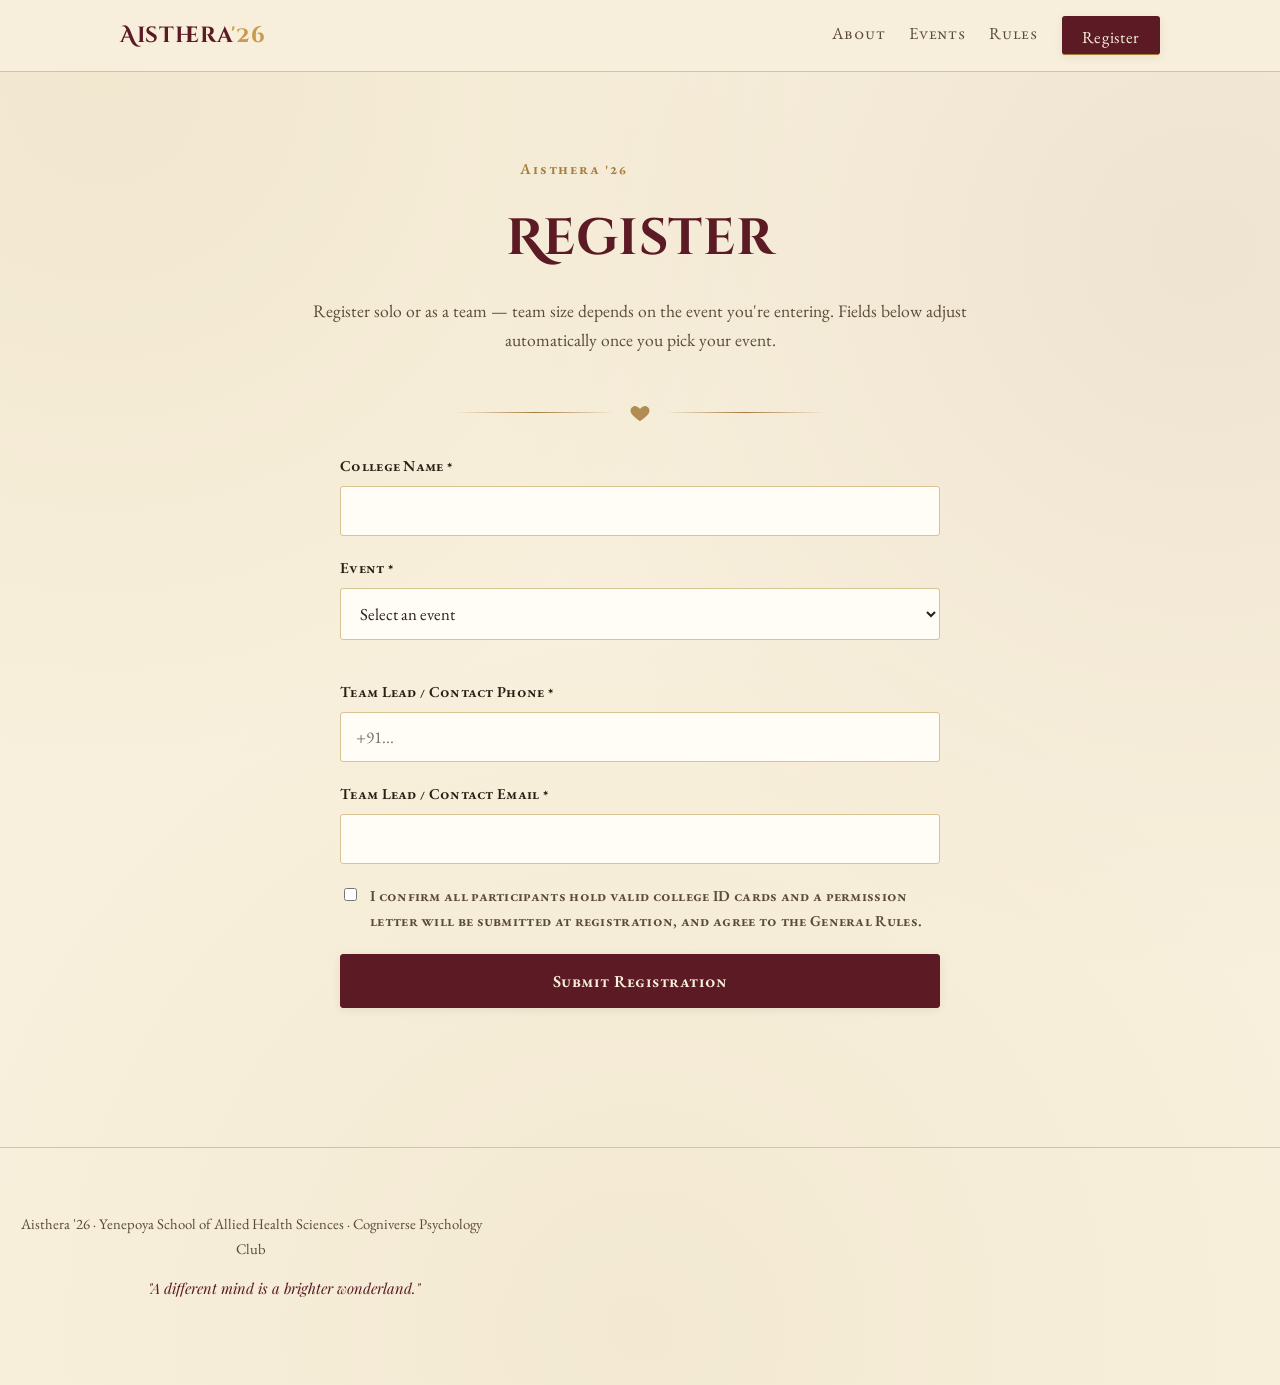
==== register.html @ 1afb4947 "Move registration to its own page with per-event team sizes; redesign landing page Co-Authored-By: C" ====
<!DOCTYPE html>
<html lang="en">
<head>
<meta charset="UTF-8" />
<meta name="viewport" content="width=device-width, initial-scale=1.0" />
<title>Register — Aisthera '26</title>
<meta name="description" content="Register for Aisthera '26 — solo or as a team of up to 12, depending on the event." />
<link rel="preconnect" href="https://fonts.googleapis.com">
<link rel="preconnect" href="https://fonts.gstatic.com" crossorigin>
<link href="https://fonts.googleapis.com/css2?family=Cinzel+Decorative:wght@700;900&family=Playfair+Display:ital,wght@0,600;1,500&family=EB+Garamond:ital,wght@0,400;0,500;0,600;1,400&display=swap" rel="stylesheet">
<link rel="stylesheet" href="style.css" />
</head>
<body>

<header class="site-header">
  <nav class="nav">
    <a class="brand" href="index.html">Aisthera<span class="accent">'26</span></a>
    <div class="nav-links">
      <a href="index.html#about">About</a>
      <a href="index.html#events">Events</a>
      <a href="index.html#rules">Rules</a>
      <a href="register.html" class="nav-cta active">Register</a>
    </div>
  </nav>
</header>

<main>

  <section class="register-hero">
    <p class="eyebrow">Aisthera '26</p>
    <h1 style="font-size: clamp(2.2rem, 7vw, 3.2rem); margin: 10px 0 0;">Register</h1>
    <p class="lead" style="margin: 14px auto 0;">
      Register solo or as a team — team size depends on the event you're entering.
      Fields below adjust automatically once you pick your event.
    </p>
  </section>

  <div class="ornament" aria-hidden="true">
    <svg viewBox="0 0 24 24" fill="currentColor"><path d="M12 21s-6.7-4.35-9.4-8.4C.8 9.7 1.6 6 4.7 4.8 7 3.9 9.3 4.9 12 7.6c2.7-2.7 5-3.7 7.3-2.8 3.1 1.2 3.9 4.9 2.1 7.8C18.7 16.65 12 21 12 21z"/></svg>
  </div>

  <form id="regForm" class="reg-form">

    <div class="form-row">
      <label for="collegeName">College Name *</label>
      <input type="text" id="collegeName" name="collegeName" required />
    </div>

    <div class="form-row">
      <label for="eventName">Event *</label>
      <select id="eventName" name="eventName" required>
        <option value="" disabled selected>Select an event</option>
        <optgroup label="On-Stage">
          <option value="Morphe - Fashion Show" data-fixed-size="0" data-min="8" data-max="12">Morphe — Fashion Show (8–12 members)</option>
          <option value="Kenesia - Group Dance" data-fixed-size="0" data-min="5" data-max="8">Kenesia — Group Dance (5–8 members)</option>
        </optgroup>
        <optgroup label="Off-Stage">
          <option value="T-Shirt Painting" data-fixed-size="1">T-Shirt Painting (Individual)</option>
          <option value="Meme Making" data-fixed-size="1">Meme Making (Individual)</option>
          <option value="Quiz" data-fixed-size="2">Quiz (Team of 2)</option>
          <option value="Treasure Hunt" data-fixed-size="3">Treasure Hunt (Team of 3)</option>
          <option value="Debate" data-fixed-size="2">Debate (Team of 2)</option>
          <option value="Dioptra - Photography" data-fixed-size="1">Dioptra — Photography (Individual only)</option>
          <option value="Diegesis - Short Film" data-fixed-size="0" data-min="4" data-max="6">Diēgēsis — Short Film (4–6 members)</option>
          <option value="Doxa - Reel Making" data-fixed-size="0" data-min="1" data-max="2">Doxa — Reel Making (Individual or team of 2)</option>
        </optgroup>
      </select>
    </div>

    <div class="form-row" id="teamSizeRow" style="display:none;">
      <label for="teamSize">Team Size *</label>
      <select id="teamSize" name="teamSize"></select>
    </div>

    <div id="participantsWrap"></div>

    <div class="form-row">
      <label for="teamLeadPhone">Team Lead / Contact Phone *</label>
      <input type="tel" id="teamLeadPhone" name="teamLeadPhone" required placeholder="+91..." />
    </div>

    <div class="form-row">
      <label for="teamLeadEmail">Team Lead / Contact Email *</label>
      <input type="email" id="teamLeadEmail" name="teamLeadEmail" required />
    </div>

    <div class="form-row">
      <label class="checkbox-row">
        <input type="checkbox" id="agree" required />
        I confirm all participants hold valid college ID cards and a permission letter will be submitted at registration, and agree to the General Rules.
      </label>
    </div>

    <button type="submit" class="btn btn-primary" id="submitBtn">Submit Registration</button>
    <p id="formStatus" class="form-status" role="status"></p>
  </form>

</main>

<footer class="site-footer">
  <p>Aisthera '26 · Yenepoya School of Allied Health Sciences · Cogniverse Psychology Club</p>
  <p class="footer-quote">"A different mind is a brighter wonderland."</p>
</footer>

<script src="config.js"></script>
<script src="script.js"></script>
</body>
</html>
---- style.css ----
/* ============================================
   AISTHERA '26 — Wonderland design tokens
   ============================================ */
:root {
  --parchment: #f8f0dc;
  --parchment-deep: #efe2bd;
  --parchment-line: #d8c393;
  --ink: #2a1e14;
  --ink-soft: #5b4a35;
  --maroon: #5c1a24;
  --maroon-bright: #8b2635;
  --gold: #a67c3d;
  --gold-bright: #c99a4e;
  --card-bg: #fffdf6;
  --shadow: 0 6px 24px rgba(46, 22, 12, 0.14);
  --shadow-soft: 0 2px 10px rgba(46, 22, 12, 0.08);
  color-scheme: light;
}

@media (prefers-color-scheme: dark) {
  :root:not([data-theme="light"]) {
    --parchment: #1c140d;
    --parchment-deep: #150f0a;
    --parchment-line: #4a3620;
    --ink: #f2e6cf;
    --ink-soft: #cbb693;
    --maroon: #e0919c;
    --maroon-bright: #f0aab2;
    --gold: #d9ad6d;
    --gold-bright: #e8c383;
    --card-bg: #241a10;
    --shadow: 0 6px 24px rgba(0, 0, 0, 0.45);
    --shadow-soft: 0 2px 10px rgba(0, 0, 0, 0.3);
    color-scheme: dark;
  }
}
:root[data-theme="dark"] {
  --parchment: #1c140d;
  --parchment-deep: #150f0a;
  --parchment-line: #4a3620;
  --ink: #f2e6cf;
  --ink-soft: #cbb693;
  --maroon: #e0919c;
  --maroon-bright: #f0aab2;
  --gold: #d9ad6d;
  --gold-bright: #e8c383;
  --card-bg: #241a10;
  --shadow: 0 6px 24px rgba(0, 0, 0, 0.45);
  --shadow-soft: 0 2px 10px rgba(0, 0, 0, 0.3);
  color-scheme: dark;
}

* { box-sizing: border-box; }

html, body {
  margin: 0;
  background: var(--parchment);
}

body {
  color: var(--ink);
  font-family: 'EB Garamond', Georgia, 'Times New Roman', serif;
  font-size: 1.08rem;
  line-height: 1.65;
  background-image:
    radial-gradient(circle at 8% 6%, rgba(166, 124, 61, 0.08), transparent 40%),
    radial-gradient(circle at 94% 18%, rgba(92, 26, 36, 0.06), transparent 45%),
    radial-gradient(circle at 50% 96%, rgba(166, 124, 61, 0.06), transparent 50%);
}

h1, h2, h3, h4, h5, .brand, .display {
  font-family: 'Cinzel Decorative', 'Playfair Display', Georgia, serif;
  font-weight: 700;
  text-wrap: balance;
  color: var(--maroon);
  letter-spacing: 0.01em;
}

a { color: var(--maroon-bright); }
a:focus-visible, button:focus-visible, input:focus-visible, select:focus-visible {
  outline: 2px solid var(--gold-bright);
  outline-offset: 2px;
}

p { max-width: 66ch; }

/* ---------- ornamental divider (replaces emoji separators) ---------- */
.ornament {
  display: flex;
  align-items: center;
  justify-content: center;
  gap: 14px;
  margin: 28px 0;
  color: var(--gold);
  user-select: none;
}
.ornament::before,
.ornament::after {
  content: "";
  height: 1px;
  flex: 1;
  max-width: 160px;
  background: linear-gradient(90deg, transparent, var(--gold), transparent);
}
.ornament svg { width: 22px; height: 22px; opacity: 0.85; }

/* ---------- header / nav ---------- */
.site-header {
  position: sticky;
  top: env(safe-area-inset-top, 0px);
  z-index: 20;
  background: color-mix(in srgb, var(--parchment) 88%, transparent);
  backdrop-filter: blur(10px);
  border-bottom: 1px solid var(--parchment-line);
}
.nav {
  max-width: 1080px;
  margin: 0 auto;
  padding: 16px 20px;
  display: flex;
  align-items: center;
  justify-content: space-between;
  gap: 16px;
  flex-wrap: wrap;
}
.brand {
  font-size: 1.4rem;
  text-decoration: none;
  color: var(--maroon);
  letter-spacing: 0.03em;
}
.brand .accent { color: var(--gold-bright); }
.nav-links {
  display: flex;
  gap: 24px;
  align-items: center;
  flex-wrap: wrap;
}
.nav-links a {
  text-decoration: none;
  color: var(--ink-soft);
  font-family: 'EB Garamond', serif;
  font-size: 1.05rem;
  font-variant: small-caps;
  letter-spacing: 0.04em;
  border-bottom: 1px solid transparent;
  padding-bottom: 2px;
}
.nav-links a:hover, .nav-links a.active { color: var(--maroon); border-color: var(--gold); }
.nav-cta {
  background: var(--maroon);
  color: var(--parchment) !important;
  padding: 8px 20px;
  border-radius: 3px;
  font-variant: normal !important;
  box-shadow: var(--shadow-soft);
}
.nav-cta:hover { background: var(--maroon-bright); }

/* ---------- hero ---------- */
.hero {
  text-align: center;
  padding: 86px 20px 50px;
  max-width: 820px;
  margin: 0 auto;
}
.eyebrow {
  font-variant: small-caps;
  letter-spacing: 0.12em;
  font-size: 0.95rem;
  color: var(--gold);
  font-weight: 600;
}
.hero h1 {
  font-size: clamp(3.2rem, 11vw, 6rem);
  margin: 14px 0 0;
  line-height: 1;
}
.hero h1 .accent { color: var(--gold-bright); }
.tagline {
  font-family: 'Playfair Display', serif;
  font-style: italic;
  font-size: 1.5rem;
  color: var(--ink-soft);
  margin: 10px 0 0;
}
.hero-sub {
  margin-top: 14px;
  color: var(--ink-soft);
  font-size: 1.1rem;
}
.hero-meta {
  display: flex;
  flex-wrap: wrap;
  gap: 12px;
  justify-content: center;
  margin: 30px 0 10px;
}
.meta-pill {
  background: var(--card-bg);
  border: 1px solid var(--parchment-line);
  padding: 9px 18px;
  border-radius: 999px;
  font-size: 0.95rem;
  box-shadow: var(--shadow-soft);
  font-variant: small-caps;
  letter-spacing: 0.02em;
}

.btn {
  display: inline-block;
  padding: 15px 36px;
  border-radius: 3px;
  font-weight: 600;
  text-decoration: none;
  border: 1.5px solid var(--maroon);
  cursor: pointer;
  font-size: 1.05rem;
  font-family: 'EB Garamond', serif;
  font-variant: small-caps;
  letter-spacing: 0.03em;
  background: transparent;
}
.btn-primary {
  background: var(--maroon);
  color: var(--parchment);
  box-shadow: var(--shadow-soft);
  transition: transform 0.15s ease, background 0.15s ease;
}
.btn-primary:hover { background: var(--maroon-bright); border-color: var(--maroon-bright); transform: translateY(-1px); }
.btn-primary:disabled { opacity: 0.6; cursor: not-allowed; transform: none; }
.btn-ghost {
  color: var(--maroon);
  background: transparent;
}
.btn-ghost:hover { background: var(--parchment-deep); }

/* ---------- sections ---------- */
.section {
  max-width: 1000px;
  margin: 0 auto;
  padding: 56px 20px;
}
.section + .section { border-top: 1px solid var(--parchment-line); }
.section-title {
  font-size: 2.3rem;
  margin-bottom: 6px;
}
.section-kicker {
  font-variant: small-caps;
  letter-spacing: 0.1em;
  color: var(--gold);
  font-size: 0.95rem;
  margin: 0 0 6px;
}
.sub-title {
  font-size: 1.35rem;
  margin: 34px 0 16px;
}
.lead {
  color: var(--ink-soft);
  max-width: 720px;
  font-size: 1.1rem;
}

/* ---------- rundown ---------- */
.rundown {
  padding-left: 0;
  list-style: none;
  display: grid;
  gap: 14px;
  max-width: 740px;
  counter-reset: rundown;
}
.rundown li {
  counter-increment: rundown;
  display: flex;
  gap: 16px;
  align-items: baseline;
  padding: 14px 0;
  border-bottom: 1px dashed var(--parchment-line);
}
.rundown li::before {
  content: counter(rundown);
  font-family: 'Cinzel Decorative', serif;
  color: var(--gold);
  font-size: 1.1rem;
  min-width: 1.6em;
  text-align: right;
  flex-shrink: 0;
}

/* ---------- event cards ---------- */
.event-grid {
  display: grid;
  grid-template-columns: repeat(auto-fill, minmax(300px, 1fr));
  gap: 22px;
  margin-top: 10px;
}
.event-card {
  background: var(--card-bg);
  border: 1px solid var(--parchment-line);
  border-radius: 4px;
  padding: 24px;
  box-shadow: var(--shadow-soft);
  position: relative;
  border-top: 3px solid var(--gold);
}
.event-card h4 {
  margin: 0 0 2px;
  color: var(--maroon);
  font-size: 1.2rem;
  line-height: 1.25;
}
.event-subtitle {
  font-family: 'Playfair Display', serif;
  font-style: italic;
  font-size: 0.98rem;
  color: var(--ink-soft);
  margin: 0 0 12px;
}
.event-theme {
  font-size: 0.88rem;
  font-weight: 600;
  color: var(--gold);
  margin: 0 0 10px;
  font-variant: small-caps;
  letter-spacing: 0.03em;
}
.event-card > p.event-desc { font-size: 0.95rem; color: var(--ink-soft); margin: 0 0 12px; }
.event-facts {
  list-style: none;
  padding: 0;
  margin: 0 0 12px;
  display: grid;
  gap: 5px;
  font-size: 0.9rem;
  color: var(--ink);
}
.event-facts li::before {
  content: "— ";
  color: var(--gold);
}
.event-rules {
  margin: 12px 0;
  font-size: 0.9rem;
}
.event-rules summary {
  cursor: pointer;
  font-weight: 600;
  color: var(--maroon);
  font-variant: small-caps;
  letter-spacing: 0.02em;
}
.event-rules ul {
  margin: 10px 0 0;
  padding-left: 18px;
  color: var(--ink-soft);
  display: grid;
  gap: 5px;
}
.event-contact {
  font-size: 0.85rem;
  color: var(--ink-soft);
  border-top: 1px solid var(--parchment-line);
  padding-top: 10px;
  margin: 10px 0 0;
  display: grid;
  gap: 2px;
}
.event-contact .head-name { font-weight: 600; color: var(--ink); }
.event-contact .head-phone { color: var(--ink-soft); }

.rules-list {
  display: grid;
  gap: 9px;
  padding-left: 22px;
  max-width: 740px;
}
.rules-list li::marker { color: var(--gold); }

/* ---------- registration page ---------- */
.register-hero {
  text-align: center;
  padding: 70px 20px 20px;
  max-width: 700px;
  margin: 0 auto;
}
.reg-form {
  max-width: 640px;
  display: grid;
  gap: 20px;
  margin: 30px auto 0;
  padding: 0 20px 70px;
}
.form-row { display: grid; gap: 7px; }
.form-row label {
  font-weight: 600;
  font-size: 0.95rem;
  font-variant: small-caps;
  letter-spacing: 0.02em;
}
.form-row input,
.form-row select {
  padding: 13px 15px;
  border-radius: 3px;
  border: 1px solid var(--parchment-line);
  background: var(--card-bg);
  color: var(--ink);
  font-size: 1.05rem;
  font-family: inherit;
}
.form-row input:focus,
.form-row select:focus {
  outline: 2px solid var(--gold-bright);
  outline-offset: 1px;
}
.checkbox-row {
  display: flex;
  gap: 10px;
  align-items: flex-start;
  font-weight: 400;
  font-size: 0.92rem;
  color: var(--ink-soft);
  font-variant: normal;
}
.checkbox-row input { margin-top: 4px; }

.participant-block {
  border: 1px solid var(--parchment-line);
  border-radius: 4px;
  padding: 18px;
  background: var(--parchment-deep);
  display: grid;
  gap: 10px;
}
.participant-block h5 {
  margin: 0;
  font-size: 0.98rem;
  color: var(--maroon);
}
.participant-fields {
  display: grid;
  grid-template-columns: 1fr 1fr;
  gap: 10px;
}
@media (max-width: 540px) {
  .participant-fields { grid-template-columns: 1fr; }
}

.form-status {
  font-size: 0.95rem;
  min-height: 1.2em;
}
.form-status.success { color: #2f6b3a; }
:root[data-theme="dark"] .form-status.success,
@media (prefers-color-scheme: dark) { .form-status.success { color: #7fce8e; } }
.form-status.error { color: var(--maroon-bright); }

/* ---------- footer ---------- */
.site-footer {
  text-align: center;
  padding: 50px 20px 70px;
  color: var(--ink-soft);
  font-size: 0.92rem;
  border-top: 1px solid var(--parchment-line);
}
.footer-quote {
  font-family: 'Playfair Display', serif;
  font-style: italic;
  margin-top: 6px;
  color: var(--maroon);
}

@media (prefers-reduced-motion: reduce) {
  * { transition: none !important; animation: none !important; }
}
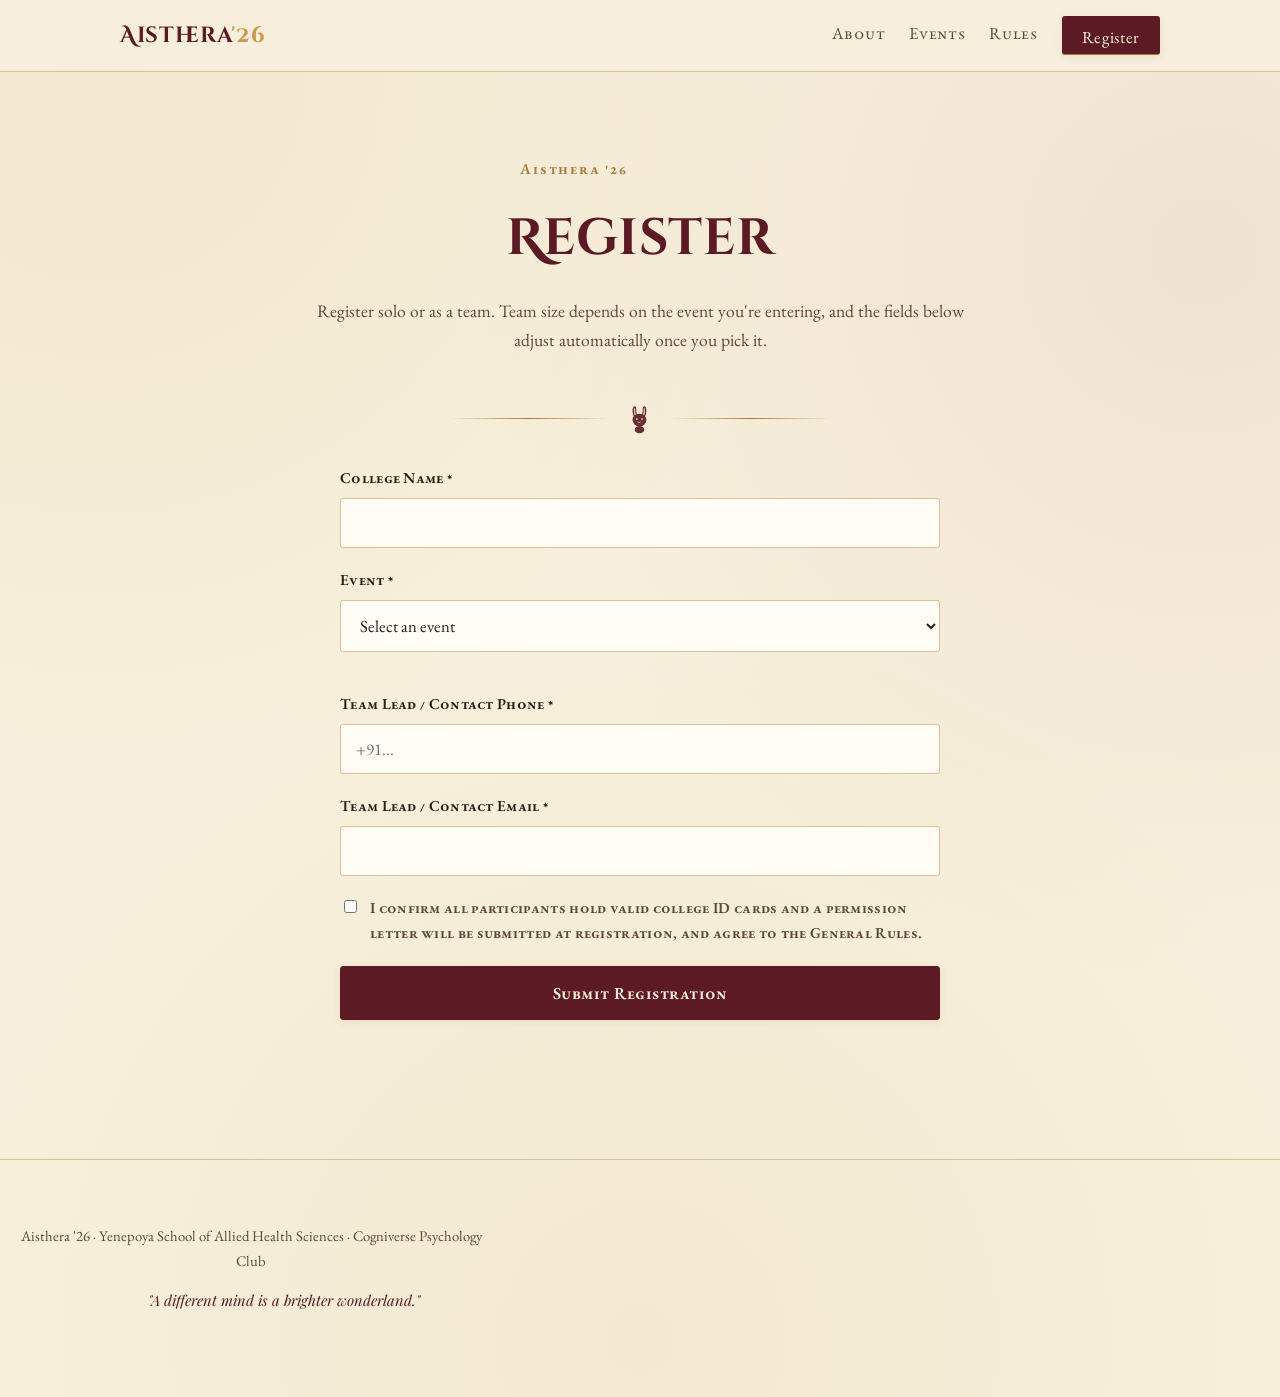
==== commit 98c4b743: "Polish copy and styling, add rabbit ornament, update README Co-Authored-By: Claude Opus 5.5 <noreply" ====
--- a/register.html
+++ b/register.html
@@ -30,13 +30,23 @@
     <p class="eyebrow">Aisthera '26</p>
     <h1 style="font-size: clamp(2.2rem, 7vw, 3.2rem); margin: 10px 0 0;">Register</h1>
     <p class="lead" style="margin: 14px auto 0;">
-      Register solo or as a team — team size depends on the event you're entering.
-      Fields below adjust automatically once you pick your event.
+      Register solo or as a team. Team size depends on the event you're entering,
+      and the fields below adjust automatically once you pick it.
     </p>
   </section>
 
   <div class="ornament" aria-hidden="true">
-    <svg viewBox="0 0 24 24" fill="currentColor"><path d="M12 21s-6.7-4.35-9.4-8.4C.8 9.7 1.6 6 4.7 4.8 7 3.9 9.3 4.9 12 7.6c2.7-2.7 5-3.7 7.3-2.8 3.1 1.2 3.9 4.9 2.1 7.8C18.7 16.65 12 21 12 21z"/></svg>
+    <svg class="rabbit-mark" viewBox="0 0 64 64" fill="none" xmlns="http://www.w3.org/2000/svg">
+      <g fill="currentColor">
+        <path d="M22 8c-2.5 0-4 3-4 8 0 4 1 9 3 13l2-1c-1.5-4-2-8-2-11 0-4 .5-6 1-6s1 2 1 6c0 4 1 8 2.5 11.5l2-1C26 24 25 19 25 15c0-5-1-7-3-7z"/>
+        <path d="M40 8c2.5 0 4 3 4 8 0 4-1 9-3 13l-2-1c1.5-4 2-8 2-11 0-4-.5-6-1-6s-1 2-1 6c0 4-1 8-2.5 11.5l-2-1C36 24 37 19 37 15c0-5 1-7 3-7z"/>
+        <ellipse cx="31" cy="34" rx="13" ry="12"/>
+        <ellipse cx="31" cy="52" rx="9" ry="7"/>
+        <circle cx="26" cy="32" r="1.6" fill="var(--parchment)"/>
+        <circle cx="36" cy="32" r="1.6" fill="var(--parchment)"/>
+        <path d="M28 38c1 1 4 1 5 0" stroke="var(--parchment)" stroke-width="1.2" fill="none" stroke-linecap="round"/>
+      </g>
+    </svg>
   </div>
 
   <form id="regForm" class="reg-form">
--- a/style.css
+++ b/style.css
@@ -19,34 +19,34 @@
 
 @media (prefers-color-scheme: dark) {
   :root:not([data-theme="light"]) {
-    --parchment: #1c140d;
-    --parchment-deep: #150f0a;
+    --parchment: #191008;
+    --parchment-deep: #120c07;
     --parchment-line: #4a3620;
-    --ink: #f2e6cf;
-    --ink-soft: #cbb693;
-    --maroon: #e0919c;
-    --maroon-bright: #f0aab2;
-    --gold: #d9ad6d;
-    --gold-bright: #e8c383;
+    --ink: #ecdfc7;
+    --ink-soft: #b8a480;
+    --maroon: #d68d97;
+    --maroon-bright: #e8a3ac;
+    --gold: #c99a4e;
+    --gold-bright: #e0b569;
     --card-bg: #241a10;
-    --shadow: 0 6px 24px rgba(0, 0, 0, 0.45);
-    --shadow-soft: 0 2px 10px rgba(0, 0, 0, 0.3);
+    --shadow: 0 6px 24px rgba(0, 0, 0, 0.5);
+    --shadow-soft: 0 2px 10px rgba(0, 0, 0, 0.35);
     color-scheme: dark;
   }
 }
 :root[data-theme="dark"] {
-  --parchment: #1c140d;
-  --parchment-deep: #150f0a;
+  --parchment: #191008;
+  --parchment-deep: #120c07;
   --parchment-line: #4a3620;
-  --ink: #f2e6cf;
-  --ink-soft: #cbb693;
-  --maroon: #e0919c;
-  --maroon-bright: #f0aab2;
-  --gold: #d9ad6d;
-  --gold-bright: #e8c383;
+  --ink: #ecdfc7;
+  --ink-soft: #b8a480;
+  --maroon: #d68d97;
+  --maroon-bright: #e8a3ac;
+  --gold: #c99a4e;
+  --gold-bright: #e0b569;
   --card-bg: #241a10;
-  --shadow: 0 6px 24px rgba(0, 0, 0, 0.45);
-  --shadow-soft: 0 2px 10px rgba(0, 0, 0, 0.3);
+  --shadow: 0 6px 24px rgba(0, 0, 0, 0.5);
+  --shadow-soft: 0 2px 10px rgba(0, 0, 0, 0.35);
   color-scheme: dark;
 }
 
@@ -55,6 +55,8 @@
 html, body {
   margin: 0;
   background: var(--parchment);
+  width: 100%;
+  overflow-x: hidden;
 }
 
 body {
@@ -66,6 +68,13 @@
     radial-gradient(circle at 8% 6%, rgba(166, 124, 61, 0.08), transparent 40%),
     radial-gradient(circle at 94% 18%, rgba(92, 26, 36, 0.06), transparent 45%),
     radial-gradient(circle at 50% 96%, rgba(166, 124, 61, 0.06), transparent 50%);
+  display: flex;
+  flex-direction: column;
+  align-items: stretch;
+}
+
+main {
+  width: 100%;
 }
 
 h1, h2, h3, h4, h5, .brand, .display {
@@ -102,7 +111,11 @@
   max-width: 160px;
   background: linear-gradient(90deg, transparent, var(--gold), transparent);
 }
-.ornament svg { width: 22px; height: 22px; opacity: 0.85; }
+.ornament svg { width: 22px; height: 22px; opacity: 0.85; flex-shrink: 0; }
+.ornament .rabbit-mark { width: 34px; height: 34px; color: var(--maroon); opacity: 0.9; }
+.ornament.suits { gap: 18px; }
+.ornament.suits svg { width: 16px; height: 16px; color: var(--maroon); opacity: 0.8; }
+.ornament.suits svg:nth-child(2n) { color: var(--gold); }
 
 /* ---------- header / nav ---------- */
 .site-header {
@@ -305,6 +318,19 @@
   box-shadow: var(--shadow-soft);
   position: relative;
   border-top: 3px solid var(--gold);
+  overflow: hidden;
+}
+.event-card::after {
+  content: "";
+  position: absolute;
+  top: -18px;
+  right: -18px;
+  width: 64px;
+  height: 64px;
+  background: var(--gold);
+  opacity: 0.08;
+  clip-path: polygon(50% 0%, 100% 38%, 82% 100%, 18% 100%, 0% 38%);
+  pointer-events: none;
 }
 .event-card h4 {
   margin: 0 0 2px;
@@ -337,9 +363,19 @@
   font-size: 0.9rem;
   color: var(--ink);
 }
+.event-facts li {
+  padding-left: 14px;
+  position: relative;
+}
 .event-facts li::before {
-  content: "— ";
-  color: var(--gold);
+  content: "";
+  position: absolute;
+  left: 0;
+  top: 0.6em;
+  width: 5px;
+  height: 5px;
+  border-radius: 50%;
+  background: var(--gold);
 }
 .event-rules {
   margin: 12px 0;
@@ -453,8 +489,10 @@
   min-height: 1.2em;
 }
 .form-status.success { color: #2f6b3a; }
-:root[data-theme="dark"] .form-status.success,
-@media (prefers-color-scheme: dark) { .form-status.success { color: #7fce8e; } }
+:root[data-theme="dark"] .form-status.success { color: #7fce8e; }
+@media (prefers-color-scheme: dark) {
+  :root:not([data-theme="light"]) .form-status.success { color: #7fce8e; }
+}
 .form-status.error { color: var(--maroon-bright); }
 
 /* ---------- footer ---------- */
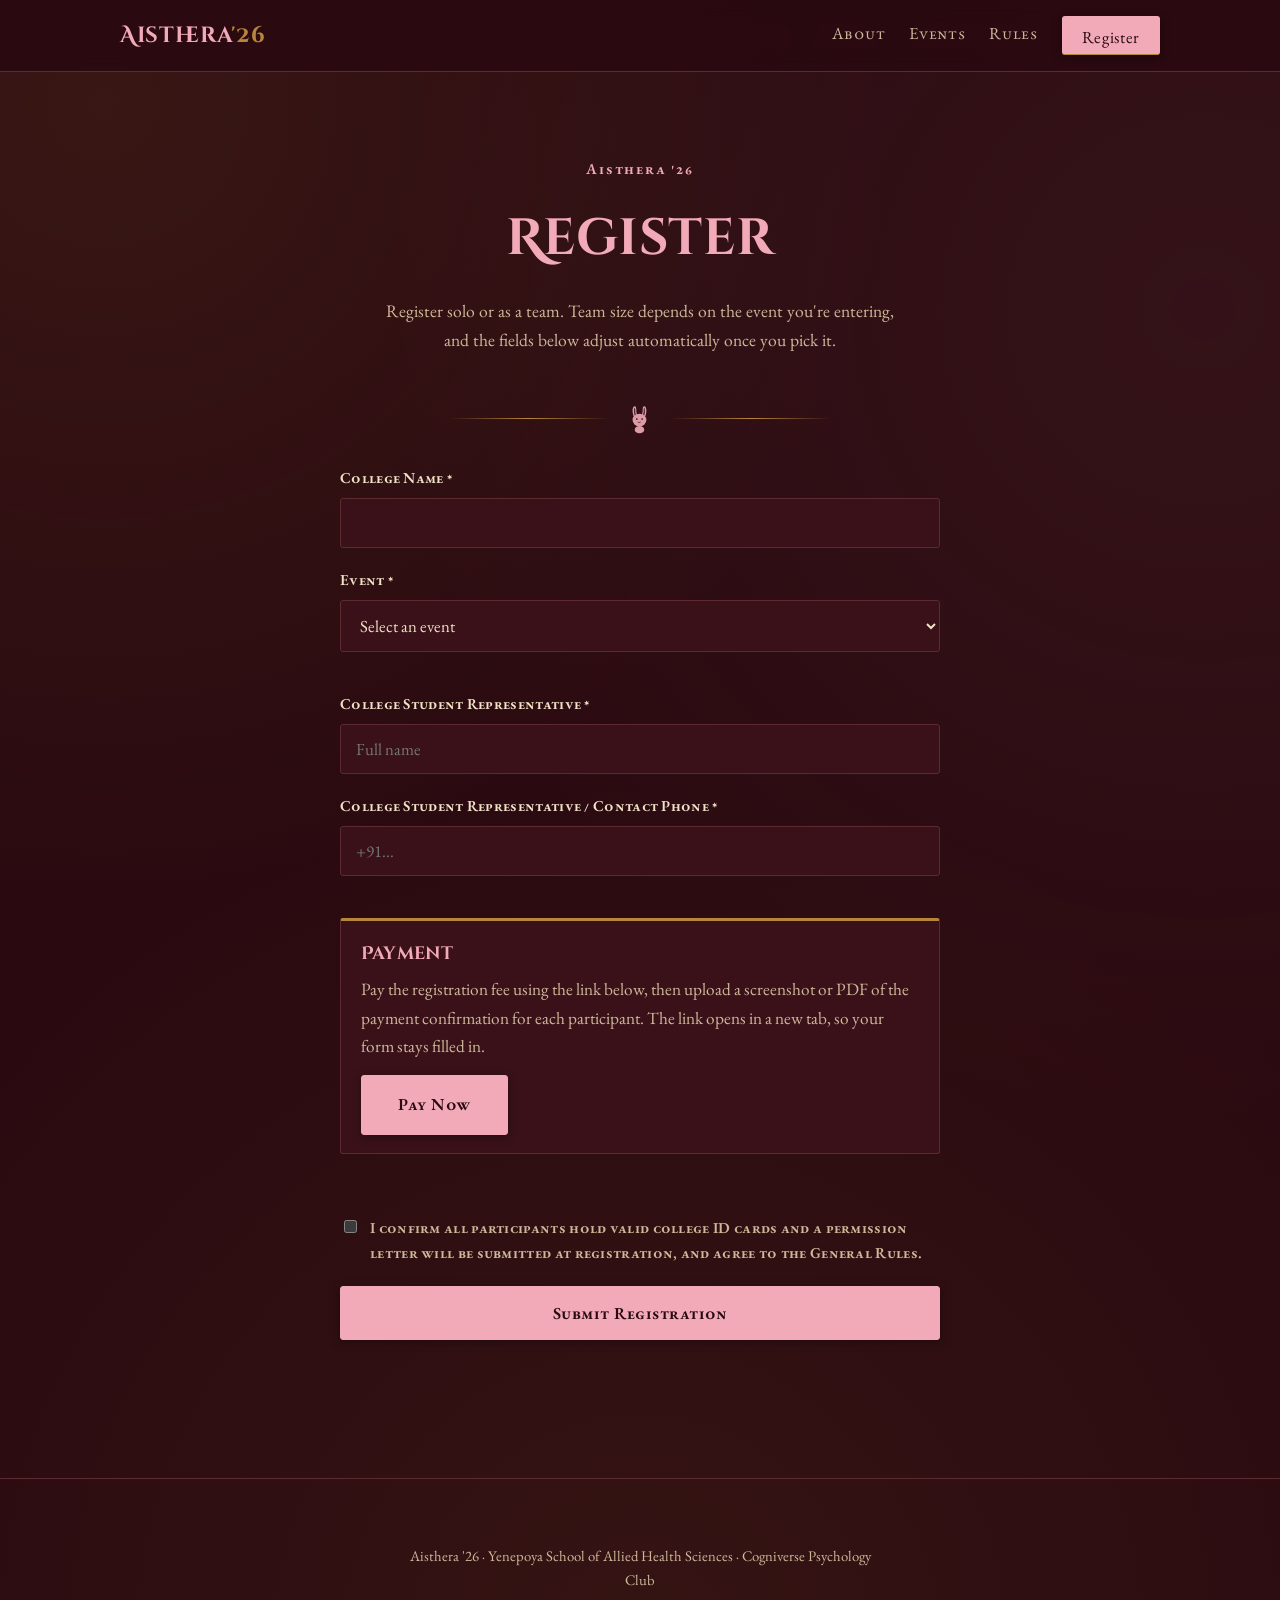
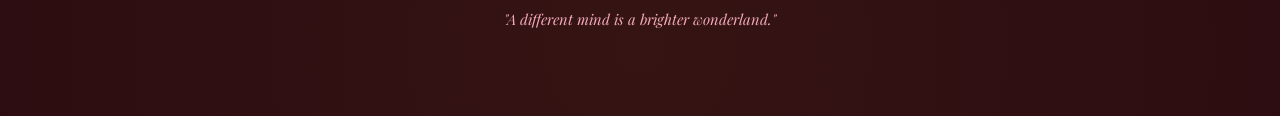
==== commit 42214c78: "add payment and proof upload, student rep fields" ====
--- a/register.html
+++ b/register.html
@@ -85,14 +85,22 @@
     <div id="participantsWrap"></div>
 
     <div class="form-row">
-      <label for="teamLeadPhone">Team Lead / Contact Phone *</label>
-      <input type="tel" id="teamLeadPhone" name="teamLeadPhone" required placeholder="+91..." />
+      <label for="repName">College Student Representative *</label>
+      <input type="text" id="repName" name="repName" required placeholder="Full name" />
     </div>
 
     <div class="form-row">
-      <label for="teamLeadEmail">Team Lead / Contact Email *</label>
-      <input type="email" id="teamLeadEmail" name="teamLeadEmail" required />
+      <label for="repPhone">College Student Representative / Contact Phone *</label>
+      <input type="tel" id="repPhone" name="repPhone" required placeholder="+91..." />
     </div>
+
+    <div class="payment-box">
+      <h5>Payment</h5>
+      <p>Pay the registration fee using the link below, then upload a screenshot or PDF of the payment confirmation for each participant. The link opens in a new tab, so your form stays filled in.</p>
+      <a class="btn btn-primary" href="https://rzp.io/rzp/X0l7TyO" target="_blank" rel="noopener">Pay Now</a>
+    </div>
+
+    <div id="proofWrap"></div>
 
     <div class="form-row">
       <label class="checkbox-row">
--- a/style.css
+++ b/style.css
@@ -2,49 +2,16 @@
    AISTHERA '26 — Wonderland design tokens
    ============================================ */
 :root {
-  --parchment: #f8f0dc;
-  --parchment-deep: #efe2bd;
-  --parchment-line: #d8c393;
-  --ink: #2a1e14;
-  --ink-soft: #5b4a35;
-  --maroon: #5c1a24;
-  --maroon-bright: #8b2635;
-  --gold: #a67c3d;
-  --gold-bright: #c99a4e;
-  --card-bg: #fffdf6;
-  --shadow: 0 6px 24px rgba(46, 22, 12, 0.14);
-  --shadow-soft: 0 2px 10px rgba(46, 22, 12, 0.08);
-  color-scheme: light;
-}
-
-@media (prefers-color-scheme: dark) {
-  :root:not([data-theme="light"]) {
-    --parchment: #191008;
-    --parchment-deep: #120c07;
-    --parchment-line: #4a3620;
-    --ink: #ecdfc7;
-    --ink-soft: #b8a480;
-    --maroon: #d68d97;
-    --maroon-bright: #e8a3ac;
-    --gold: #c99a4e;
-    --gold-bright: #e0b569;
-    --card-bg: #241a10;
-    --shadow: 0 6px 24px rgba(0, 0, 0, 0.5);
-    --shadow-soft: 0 2px 10px rgba(0, 0, 0, 0.35);
-    color-scheme: dark;
-  }
-}
-:root[data-theme="dark"] {
-  --parchment: #191008;
-  --parchment-deep: #120c07;
-  --parchment-line: #4a3620;
-  --ink: #ecdfc7;
-  --ink-soft: #b8a480;
-  --maroon: #d68d97;
-  --maroon-bright: #e8a3ac;
-  --gold: #c99a4e;
-  --gold-bright: #e0b569;
-  --card-bg: #241a10;
+  --parchment: #2a0a10;
+  --parchment-deep: #1e070b;
+  --parchment-line: #5c2a31;
+  --ink: #f0e3c8;
+  --ink-soft: #cdb99a;
+  --maroon: #f2aab8;
+  --maroon-bright: #f6c1cb;
+  --gold: #b8863b;
+  --gold-bright: #b8863b;
+  --card-bg: #3a1119;
   --shadow: 0 6px 24px rgba(0, 0, 0, 0.5);
   --shadow-soft: 0 2px 10px rgba(0, 0, 0, 0.35);
   color-scheme: dark;
@@ -65,9 +32,9 @@
   font-size: 1.08rem;
   line-height: 1.65;
   background-image:
-    radial-gradient(circle at 8% 6%, rgba(166, 124, 61, 0.08), transparent 40%),
-    radial-gradient(circle at 94% 18%, rgba(92, 26, 36, 0.06), transparent 45%),
-    radial-gradient(circle at 50% 96%, rgba(166, 124, 61, 0.06), transparent 50%);
+    radial-gradient(circle at 8% 6%, rgba(184, 134, 59, 0.10), transparent 40%),
+    radial-gradient(circle at 94% 18%, rgba(242, 170, 184, 0.05), transparent 45%),
+    radial-gradient(circle at 50% 96%, rgba(184, 134, 59, 0.08), transparent 50%);
   display: flex;
   flex-direction: column;
   align-items: stretch;
@@ -91,7 +58,19 @@
   outline-offset: 2px;
 }
 
-p { max-width: 66ch; }
+/* Constrain line length only for centered prose blocks (hero, section
+   leads, footer); a bare max-width with no margin:auto shrinks a <p> to
+   that width but leaves it pinned to the left edge instead of centering,
+   which was the site-wide "everything is stuck on the left" bug. */
+.hero p,
+.register-hero p,
+.site-footer p {
+  max-width: 66ch;
+  margin-inline: auto;
+}
+.lead {
+  max-width: 66ch;
+}
 
 /* ---------- ornamental divider (replaces emoji separators) ---------- */
 .ornament {
@@ -181,10 +160,11 @@
   font-variant: small-caps;
   letter-spacing: 0.12em;
   font-size: 0.95rem;
-  color: var(--gold);
+  color: var(--maroon);
   font-weight: 600;
 }
 .hero h1 {
+  color: #f6ebd3;
   font-size: clamp(3.2rem, 11vw, 6rem);
   margin: 14px 0 0;
   line-height: 1;
@@ -194,7 +174,7 @@
   font-family: 'Playfair Display', serif;
   font-style: italic;
   font-size: 1.5rem;
-  color: var(--ink-soft);
+  color: #f2aab8;
   margin: 10px 0 0;
 }
 .hero-sub {
@@ -296,7 +276,7 @@
 .rundown li::before {
   content: counter(rundown);
   font-family: 'Cinzel Decorative', serif;
-  color: var(--gold);
+  color: var(--maroon);
   font-size: 1.1rem;
   min-width: 1.6em;
   text-align: right;
@@ -348,7 +328,7 @@
 .event-theme {
   font-size: 0.88rem;
   font-weight: 600;
-  color: var(--gold);
+  color: var(--maroon);
   margin: 0 0 10px;
   font-variant: small-caps;
   letter-spacing: 0.03em;
@@ -413,7 +393,7 @@
   padding-left: 22px;
   max-width: 740px;
 }
-.rules-list li::marker { color: var(--gold); }
+.rules-list li::marker { color: var(--maroon); }
 
 /* ---------- registration page ---------- */
 .register-hero {
@@ -489,10 +469,6 @@
   min-height: 1.2em;
 }
 .form-status.success { color: #2f6b3a; }
-:root[data-theme="dark"] .form-status.success { color: #7fce8e; }
-@media (prefers-color-scheme: dark) {
-  :root:not([data-theme="light"]) .form-status.success { color: #7fce8e; }
-}
 .form-status.error { color: var(--maroon-bright); }
 
 /* ---------- footer ---------- */
@@ -513,3 +489,34 @@
 @media (prefers-reduced-motion: reduce) {
   * { transition: none !important; animation: none !important; }
 }
+
+/* ---------- venue ---------- */
+.venue {
+  max-width: 740px;
+  padding: 14px 0;
+  border-bottom: 1px dashed var(--parchment-line);
+}
+.venue p { margin: 0 0 8px; }
+.venue-name {
+  font-family: 'Playfair Display', serif;
+  font-weight: 600;
+  font-size: 1.2rem;
+}
+.venue-address { color: var(--ink-soft); }
+.venue-link { margin-bottom: 0 !important; }
+
+.venue-link a { display: inline-flex; align-items: center; gap: 8px; }
+.pin-icon { flex-shrink: 0; color: var(--gold); }
+
+/* ---------- payment ---------- */
+.payment-box {
+  border: 1px solid var(--parchment-line);
+  border-top: 3px solid var(--gold);
+  background: var(--card-bg);
+  padding: 18px 20px;
+  margin: 22px 0;
+  border-radius: 3px;
+}
+.payment-box h5 { margin: 0 0 6px; font-size: 1.15rem; }
+.payment-box p { margin: 0 0 14px; color: var(--ink-soft); }
+.proof-row input[type="file"] { width: 100%; }
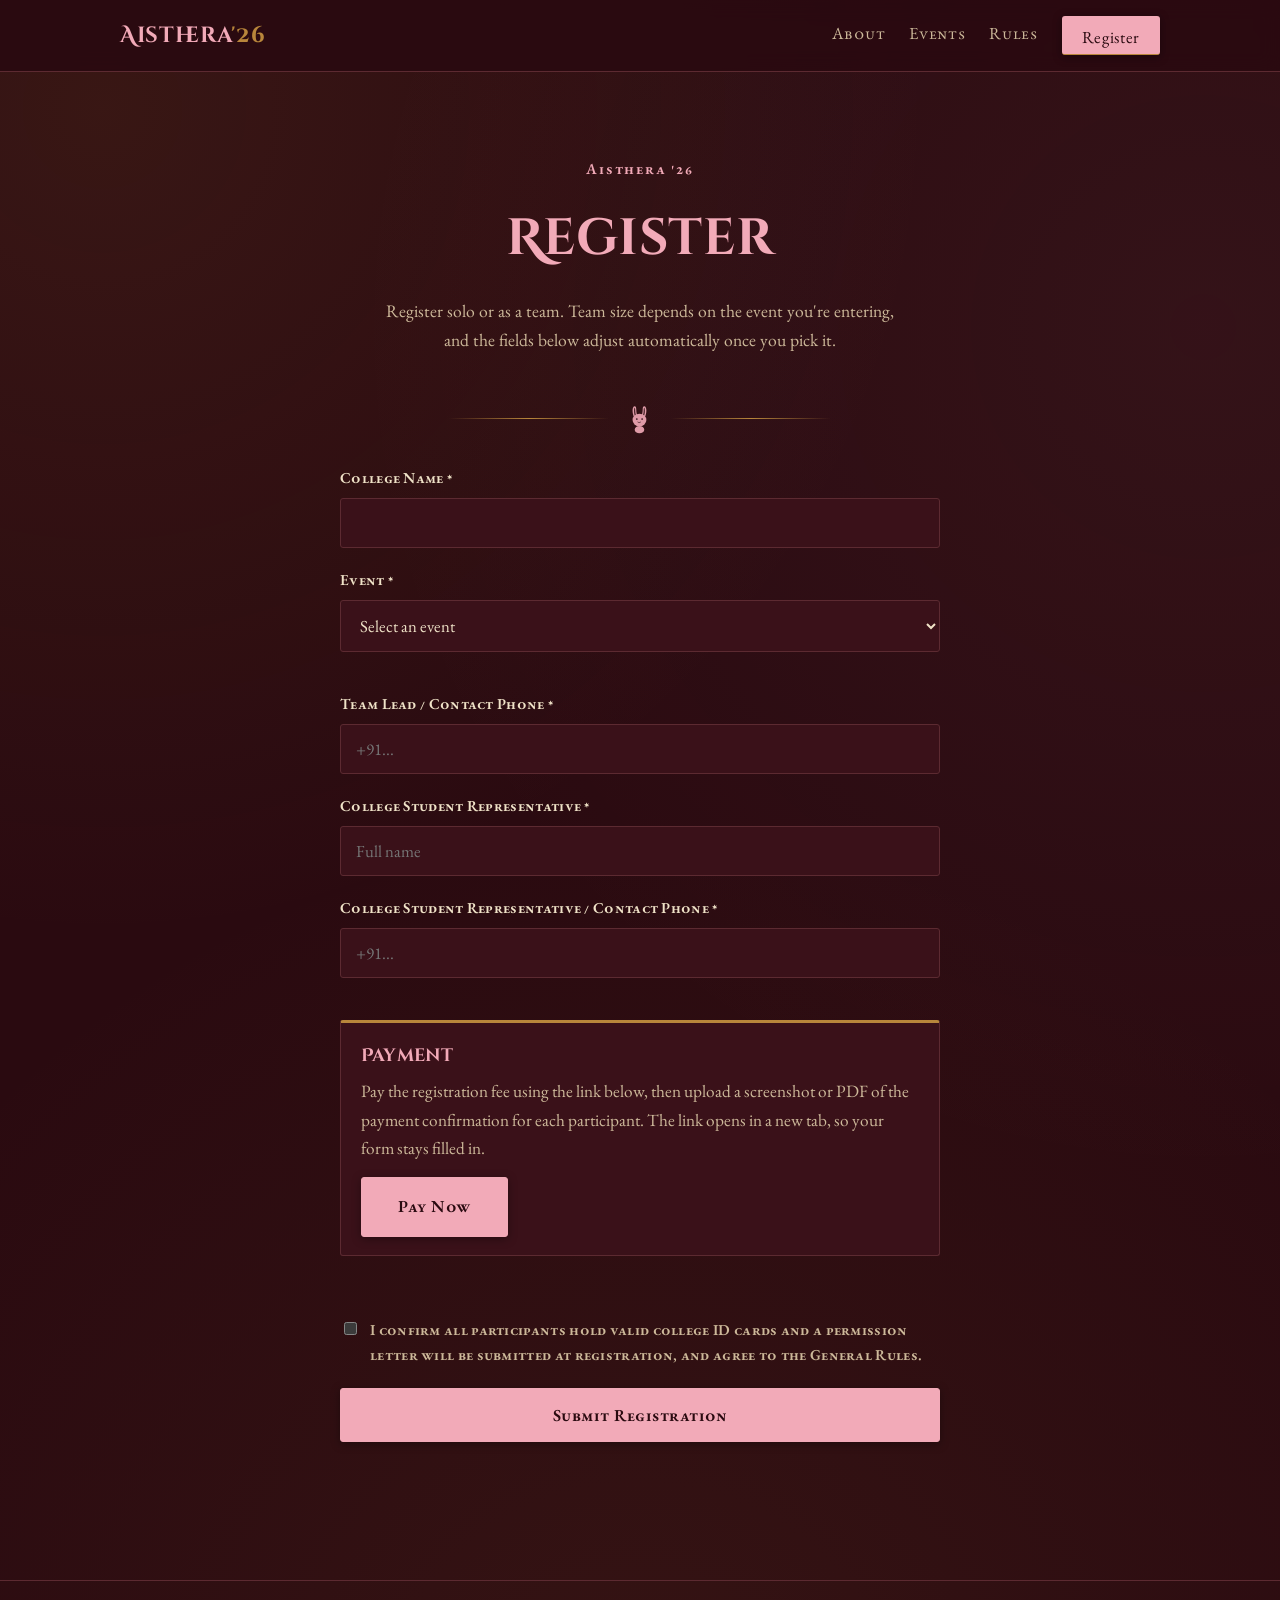
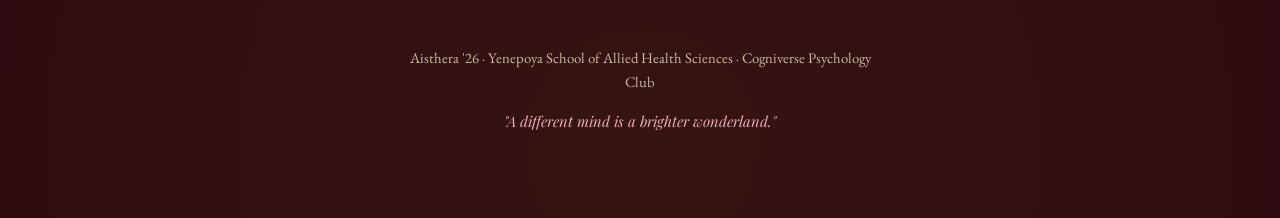
==== commit a2a69a64: "restore team lead phone" ====
--- a/register.html
+++ b/register.html
@@ -85,6 +85,11 @@
     <div id="participantsWrap"></div>
 
     <div class="form-row">
+      <label for="teamLeadPhone">Team Lead / Contact Phone *</label>
+      <input type="tel" id="teamLeadPhone" name="teamLeadPhone" required placeholder="+91..." />
+    </div>
+
+    <div class="form-row">
       <label for="repName">College Student Representative *</label>
       <input type="text" id="repName" name="repName" required placeholder="Full name" />
     </div>
